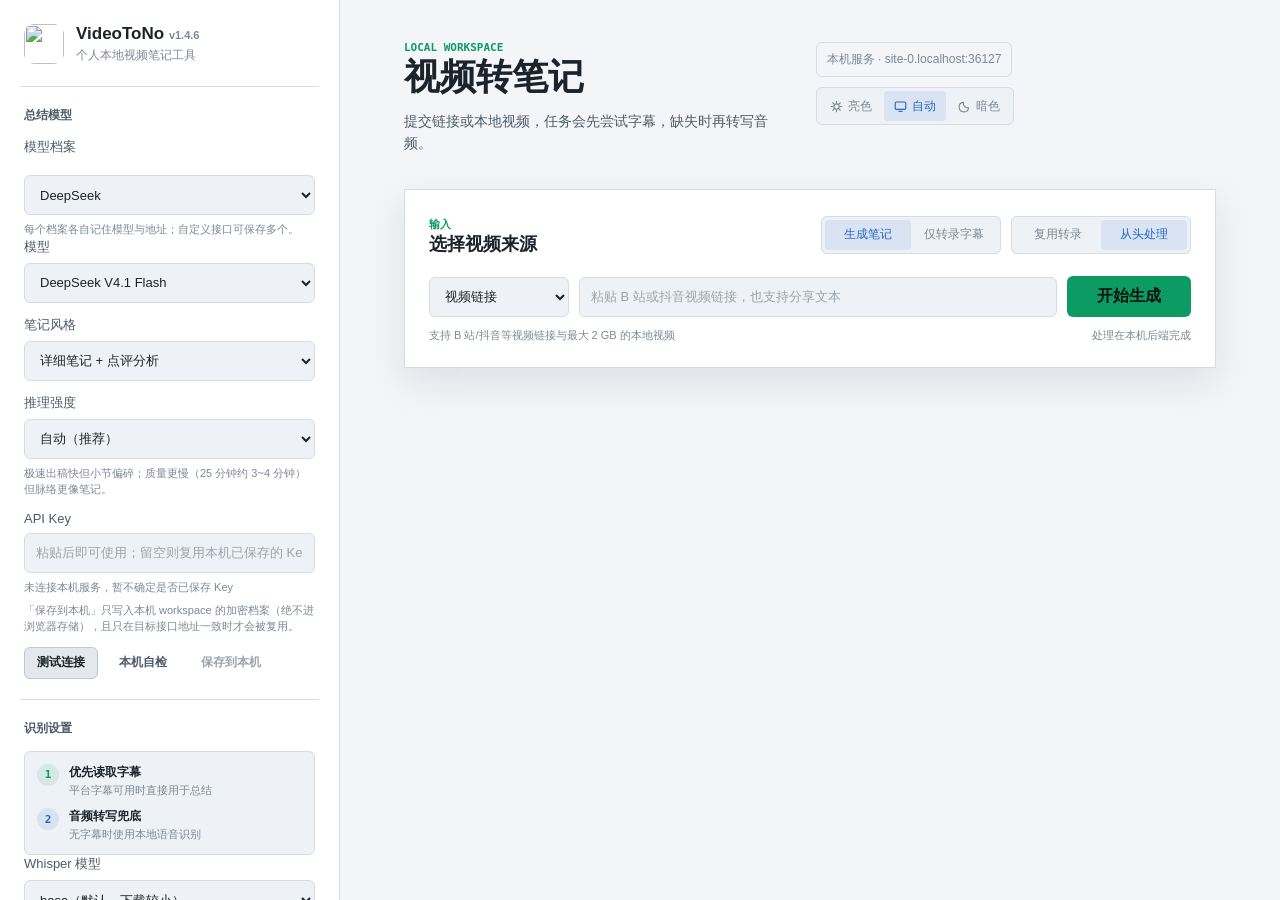
==== frontend/index.html @ bd8cda98 "feat(bili): 扫码成功即自动加密落本机，页面不再劝已存过的人重扫 群测那句"能不能让 B 站登录态保存久一点"，实情不是存不长——本机那份一直是 DPAPI 长期存的、任务也会自己兜住，缺的" ====
<!DOCTYPE html>
<html lang="zh-CN">
<head>
    <meta charset="UTF-8">
    <meta name="viewport" content="width=device-width, initial-scale=1.0">
    <!-- style-src 放开 inline style：KaTeX 产物的上下标/矩阵定位全靠 inline style 属性
         （模型内容仍被 DOMPurify 剥掉 style，放行的只有本机生成的 KaTeX 输出）。
         注意 hash 与 'unsafe-inline' 并存时后者会被忽略，必须整个替换。 -->
    <meta http-equiv="Content-Security-Policy" content="default-src 'self'; script-src 'self'; style-src 'self' 'unsafe-inline'; img-src 'self' data:; connect-src 'self'; object-src 'none'; base-uri 'none'; form-action 'self'">
    <title>VideoToNo - 本地视频笔记</title>
    <link rel="icon" href="/favicon.ico">
    <script src="theme-bootstrap.js"></script>
    <link rel="stylesheet" href="style.css">
    <link rel="stylesheet" href="vendor/katex/katex.min.css">
    <script src="vendor/marked-18.0.9.umd.js"></script>
    <script src="vendor/dompurify-3.4.13.min.js"></script>
    <script src="vendor/katex/katex.min.js"></script>
    <script src="vendor/html2canvas-1.4.1.min.js"></script>
</head>
<body>
<div class="app-shell">
    <aside class="sidebar" aria-label="处理配置">
        <div class="brand">
            <img class="brand-mark" src="/icon.png" alt="" aria-hidden="true" width="40" height="40">
            <div>
                <h1>VideoToNo <span id="appVersion" class="app-version">v1.4.6</span></h1>
                <p>个人本地视频笔记工具</p>
            </div>
        </div>

        <button id="mcpStatusChip" class="mcp-chip" type="button" hidden title="查看接入地址">
            <span class="mcp-chip-dot" aria-hidden="true"></span>
            <span>本机服务在跑 · 可让 AI 客户端直接用</span>
        </button>

        <section class="config-section" aria-labelledby="modelTitle">
            <h2 id="modelTitle">总结模型</h2>
            <div class="field">
                <span>模型档案</span>
                <span class="profile-row">
                    <select id="llmProfile"></select>
                    <button id="renameProfileBtn" class="button ghost compact-button" type="button" hidden>重命名</button>
                </span>
                <small>每个档案各自记住模型与地址；自定义接口可保存多个。</small>
            </div>
            <label class="field">
                <span>模型</span>
                <select id="llmModel"></select>
            </label>
            <label id="customModelNameField" class="field" hidden>
                <span>手动模型 ID</span>
                <input type="text" id="customModelName" placeholder="provider-model-id">
            </label>
            <label class="field" id="summaryStyleField">
                <span>笔记风格</span>
                <select id="summaryStyle">
                    <option value="detailed" selected>详细笔记 + 点评分析</option>
                    <option value="faithful">详细复原（仅视频内容）</option>
                    <option value="concise">精简摘要</option>
                </select>
            </label>
            <label class="field" id="reasoningEffortField">
                <span>推理强度</span>
                <select id="reasoningEffort">
                    <option value="auto" selected>自动（推荐）</option>
                    <option value="off">极速（关闭思考）</option>
                    <option value="high">质量（开启思考）</option>
                </select>
                <small>极速出稿快但小节偏碎；质量更慢（25 分钟约 3~4 分钟）但脉络更像笔记。</small>
            </label>
            <label class="field">
                <span>API Key</span>
                <input type="password" id="apiKey" autocomplete="off" placeholder="粘贴后即可使用；留空则复用本机已保存的 Key">
                <span id="keyState" class="key-chip" role="status" aria-live="polite"></span>
                <small>「保存到本机」只写入本机 workspace 的加密档案（绝不进浏览器存储），且只在目标接口地址一致时才会被复用。</small>
            </label>
            <div class="llm-test-row">
                <button id="llmTestBtn" class="button secondary" type="button">测试连接</button>
                <button id="diagBtn" class="button ghost compact-button" type="button">本机自检</button>
                <button id="saveKeyBtn" class="button ghost compact-button" type="button" disabled>保存到本机</button>
                <button id="clearKeyBtn" class="button ghost compact-button" type="button" hidden>清除已存 Key</button>
            </div>
            <span id="llmTestStatus" class="llm-test-status" role="status" aria-live="polite"></span>
            <div id="diagReport" class="diag-report" hidden></div>

            <div id="customApiConfig" class="custom-config" hidden>
                <label id="customBaseUrlField" class="field" hidden>
                    <span>API Base URL</span>
                    <input type="url" id="customBaseUrl" placeholder="https://api.example.com/v1">
                </label>
                <div class="profile-row">
                    <input type="text" id="customProfileLabel" placeholder="档案名称，如 公司代理" autocomplete="off">
                    <button id="customProfileAddBtn" class="button ghost compact-button" type="button">另存为新档案</button>
                </div>
                <div class="profile-actions">
                    <button id="customProfileDeleteBtn" class="button ghost compact-button" type="button">删除当前档案</button>
                </div>
            </div>
        </section>

        <section class="config-section" id="recognitionSection" aria-labelledby="recognitionTitle">
            <h2 id="recognitionTitle">识别设置</h2>
            <div class="pipeline-note">
                <span class="pipeline-index">1</span>
                <div><strong>优先读取字幕</strong><small>平台字幕可用时直接用于总结</small></div>
                <span class="pipeline-arrow" aria-hidden="true">→</span>
                <span class="pipeline-index fallback">2</span>
                <div><strong>音频转写兜底</strong><small>无字幕时使用本地语音识别</small></div>
            </div>
            <label class="field">
                <span>Whisper 模型</span>
                <select id="whisperModel">
                    <option value="tiny">tiny（最快）</option>
                    <option value="base" selected>base（默认，下载较小）</option>
                    <option value="small">small（中文更准确）</option>
                    <option value="medium">medium（不推荐 · 中文不如下面两档）</option>
                    <option value="large-v3">large-v3（不推荐 · 只有多语言视频才需要）</option>
                    <option value="turbo">turbo（不推荐 · 中文有退化，只适合多语言提速）</option>
                    <option value="belle-turbo-zh">belle-turbo-zh（中文推荐 · 精度最好）</option>
                    <option value="paraformer-zh">paraformer-zh（中文推荐 · 最快最准，只支持中文）</option>
                </select>
            </label>
            <div class="manual-model-row">
                <button id="manualModelBtn" class="button ghost compact-button" type="button">手动导入模型</button>
                <small>大模型下载慢或反复失败？点击【手动导入模型】按下载页保存文件并放入指定位置</small>
            </div>
            <label class="check-field">
                <input type="checkbox" id="useGpu">
                <span>启用 NVIDIA GPU 加速</span>
            </label>
            <label class="check-field" id="includeScreenshotsField">
                <input type="checkbox" id="includeScreenshots">
                <span>附带定时截图（会额外下载低清视频）</span>
            </label>
            <label class="field" id="screenshotIntervalField">
                <span>截图间隔（秒）</span>
                <input type="number" id="screenshotInterval" value="30" min="5" max="300" step="5">
            </label>
        </section>

        <details id="credentialsSection" class="config-section collapsible-section">
            <summary>B 站访问凭据（可选）</summary>
            <p class="section-note">仅在公开访问受限时填写。扫码导入的凭据会自动加密存进本机，下次打开直接能用；手填的那份只在这次页面里有效。</p>
            <div class="bili-login-row">
                <button id="biliLoginBtn" class="button secondary" type="button">扫码登录导入</button>
                <button id="biliLoginCancelBtn" class="button ghost" type="button" hidden>取消</button>
                <button id="biliClearSavedBtn" class="button ghost" type="button" hidden>清除本机凭据</button>
                <span id="biliLoginStatus" class="bili-login-status"></span>
            </div>
            <p class="section-note" id="biliSavedState" hidden></p>
            <label class="field">
                <span>SESSDATA</span>
                <input type="password" id="sessdata" autocomplete="off">
            </label>
            <label class="field">
                <span>bili_jct</span>
                <input type="password" id="biliJct" autocomplete="off">
            </label>
            <label class="field">
                <span>buvid3</span>
                <input type="password" id="buvid3" autocomplete="off">
            </label>
        </details>

        <details id="mcpSection" class="config-section mcp-section collapsible-section">
            <summary>让 agent 接入（MCP）</summary>
            <p class="section-note">本程序内置 MCP 服务器：在 Cherry Studio、Codex 这类客户端里填下面的地址，就能让你的 agent 直接把视频转成字幕稿或笔记。任务仍在这台机器上跑，请先让本程序开着。</p>
            <div class="mcp-row">
                <code id="mcpSseUrl">http://127.0.0.1:8000/mcp/sse</code>
                <button id="copyMcpUrlBtn" class="button ghost compact-button" type="button">复制地址</button>
            </div>
            <div class="mcp-row">
                <button id="copyMcpConfigBtn" class="button ghost compact-button" type="button">复制 JSON 配置</button>
                <small>Cherry Studio：设置 → MCP 服务器 → 添加 → 从 JSON 导入。</small>
            </div>
            <p class="mcp-note">可以跟 agent 说「先把这个视频转成带时间轴的文字稿」——它走 <code>transcribe_video</code> + <code>get_transcript</code>，<strong>本机不需要配 API Key</strong>，整理成什么样由客户端的模型决定；要一份现成成品笔记才用 <code>summarize_video</code>（需要 Key）。</p>
            <p class="mcp-note">只支持 stdio 的客户端可以跑 <code>python -m backend.mcp_server</code>，它会自动找 8000–8019 上已经开着的本服务。</p>
            <p class="mcp-note">服务只监听 <code>127.0.0.1</code>，局域网连不进来；Key 和 B 站凭据只留在本机（Windows 用系统 DPAPI 加密）。</p>
            <p id="mcpUnavailable" class="mcp-note" hidden>这台机器没装 <code>mcp</code> 依赖，上面的地址暂时连不通（网页端和任务本身不受影响）。装齐 <code>backend/requirements.txt</code> 里的依赖后重启即可。</p>
        </details>

        <div class="sidebar-actions">
            <button id="resetConfigBtn" class="button ghost" type="button">恢复默认</button>
            <p>模型选择、识别参数和主题改动即自动记住（仅本机浏览器）；API Key 不写入浏览器，只保留在当前页面内存中。</p>
        </div>
    </aside>

    <main class="workspace">
        <header class="workspace-header">
            <div>
                <p class="eyebrow">LOCAL WORKSPACE</p>
                <h2>视频转笔记</h2>
                <p>提交链接或本地视频，任务会先尝试字幕，缺失时再转写音频。</p>
            </div>
            <div class="header-actions">
                <span id="serviceState" class="service-state" title="本程序在自己电脑上开的一个地址，网页界面靠它跟程序说话。跟模型的 API Key 没有关系，这里不用填任何东西。">本机服务</span>
                <div id="themeControl" class="theme-control" role="group" aria-label="界面主题">
                    <button type="button" data-theme-option="light" aria-pressed="false" title="亮色主题">
                        <svg viewBox="0 0 16 16" width="13" height="13" fill="none" stroke="currentColor" stroke-width="1.4" stroke-linecap="round" aria-hidden="true"><circle cx="8" cy="8" r="3.2"/><path d="M8 1.5v2M8 12.5v2M1.5 8h2M12.5 8h2M3.4 3.4l1.4 1.4M11.2 11.2l1.4 1.4M12.6 3.4l-1.4 1.4M4.8 11.2l-1.4 1.4"/></svg>
                        <span>亮色</span>
                    </button>
                    <button type="button" data-theme-option="system" aria-pressed="false" title="跟随系统外观">
                        <svg viewBox="0 0 16 16" width="13" height="13" fill="none" stroke="currentColor" stroke-width="1.4" aria-hidden="true"><rect x="1.5" y="2.5" width="13" height="9" rx="1.5"/><path d="M5.5 14h5"/></svg>
                        <span>自动</span>
                    </button>
                    <button type="button" data-theme-option="dark" aria-pressed="false" title="暗色主题">
                        <svg viewBox="0 0 16 16" width="13" height="13" fill="none" stroke="currentColor" stroke-width="1.4" stroke-linecap="round" aria-hidden="true"><path d="M13 9.5A5.8 5.8 0 0 1 6.5 3a5.8 5.8 0 1 0 6.5 6.5Z"/></svg>
                        <span>暗色</span>
                    </button>
                </div>
            </div>
        </header>

        <section class="source-panel" aria-labelledby="sourceTitle">
            <div class="section-heading">
                <div>
                    <span class="section-kicker">输入</span>
                    <h3 id="sourceTitle">选择视频来源</h3>
                </div>
                <div class="heading-controls">
                    <fieldset class="mode-control">
                        <legend class="sr-only">输出类型</legend>
                        <label>
                            <input type="radio" name="outputMode" value="note" checked>
                            <span>生成笔记</span>
                        </label>
                        <label>
                            <input type="radio" name="outputMode" value="transcript">
                            <span>仅转录字幕</span>
                        </label>
                    </fieldset>
                    <fieldset class="mode-control">
                        <legend class="sr-only">处理方式</legend>
                        <label>
                            <input type="radio" name="processingMode" value="reuse">
                            <span>复用转录</span>
                        </label>
                        <label>
                            <input type="radio" name="processingMode" value="restart" checked>
                            <span>从头处理</span>
                        </label>
                    </fieldset>
                </div>
            </div>

            <div class="source-controls">
                <label class="field source-type-field">
                    <span class="sr-only">来源类型</span>
                    <select id="sourceType">
                        <option value="url">视频链接</option>
                        <option value="local">本地文件</option>
                        <option value="subtitle">字幕文件</option>
                    </select>
                </label>
                <label id="urlField" class="field source-input-field">
                    <span class="sr-only">视频链接</span>
                    <input type="url" id="videoUrl" placeholder="粘贴 B 站或抖音视频链接，也支持分享文本">
                </label>
                <label id="fileField" class="file-picker" hidden>
                    <input type="file" id="localFile" accept="video/*,audio/*">
                    <span id="filePickerLabel">选择媒体文件</span>
                </label>
                <button id="submitBtn" class="button primary submit-button" type="button">
                    <span class="button-spinner" aria-hidden="true"></span>
                    <span class="btn-text">开始生成</span>
                </button>
            </div>
            <div id="biliPagesPanel" class="bili-pages-panel" hidden>
                <div class="bili-pages-head">
                    <div class="bili-pages-titles">
                        <strong id="biliPagesSummary"></strong>
                        <small>默认不勾选，请勾出要转写的分 P（链接带 ?p=N 时已预勾那一个）</small>
                    </div>
                    <div class="bili-pages-actions">
                        <button id="biliPagesAllBtn" class="button ghost compact-button" type="button">全选</button>
                        <button id="biliPagesNoneBtn" class="button ghost compact-button" type="button">全不选</button>
                        <button id="biliPagesInvertBtn" class="button ghost compact-button" type="button">反选</button>
                    </div>
                </div>
                <div id="biliPagesList" class="bili-pages-list" role="group" aria-label="勾选要转写的分 P"></div>
            </div>
            <p id="outputModeHint" class="output-mode-hint" hidden></p>
            <div id="biliHint" class="hint-bar" hidden>
                <div class="hint-text">
                    <strong id="biliHintTitle">检测到 B 站链接</strong>
                    <span id="biliHintDesc">填写访问凭据可优先使用 AI 字幕，无需等待本地转写。</span>
                </div>
                <div class="hint-actions" id="biliHintActions">
                    <button id="biliHintScanBtn" class="button secondary" type="button">扫码登录导入</button>
                    <button id="biliHintManualBtn" class="button ghost" type="button">去填写</button>
                    <button id="douyinLoginBtn" class="button secondary" type="button" hidden>打开抖音浏览器</button>
                    <span id="douyinLoginStatus" class="bili-login-status"></span>
                    <button id="biliHintDismissBtn" class="hint-dismiss" type="button" title="忽略，本次会话不再提醒">✕</button>
                </div>
            </div>
            <div id="mcpHint" class="hint-bar info" hidden>
                <div class="hint-text">
                    <strong>想让 AI 客户端直接帮你转视频？</strong>
                    <span>左侧「让 agent 接入（MCP）」里就是本机地址，点一下即可复制，Cherry Studio / Codex 粘贴就能用。</span>
                </div>
                <div class="hint-actions">
                    <button id="mcpHintGoBtn" class="button ghost" type="button">看地址</button>
                    <button id="mcpHintDismissBtn" class="hint-dismiss" type="button" title="不再提醒">✕</button>
                </div>
            </div>
            <div class="source-meta">
                <span id="fileInfo">支持 B 站/抖音等视频链接与最大 2 GB 的本地视频</span>
                <span>处理在本机后端完成</span>
            </div>
        </section>

        <section id="recentTasksPanel" class="recent-panel" aria-labelledby="recentTasksTitle" hidden>
            <div class="section-heading recent-heading">
                <div>
                    <span class="section-kicker">历史</span>
                    <h3 id="recentTasksTitle">最近任务</h3>
                </div>
                <button id="refreshRecentTasksBtn" class="button ghost compact-button" type="button">刷新</button>
            </div>
            <div id="recentTaskList" class="recent-task-list"></div>
        </section>

        <section id="progressArea" class="task-panel" aria-labelledby="progressTitle" hidden>
            <div class="section-heading progress-heading">
                <div>
                    <span class="section-kicker">任务</span>
                    <h3 id="progressTitle">处理进度</h3>
                </div>
                <div class="progress-summary">
                    <button id="cancelTaskBtn" class="button cancel-button" type="button" hidden disabled>取消任务</button>
                    <span id="taskState" class="status-badge processing">准备中</span>
                    <span class="elapsed-label">用时 <strong id="elapsedTime">00:00</strong></span>
                    <strong id="progressPercent">0%</strong>
                </div>
            </div>

            <div class="progress-bar" role="progressbar" aria-label="处理进度" aria-valuemin="0" aria-valuemax="100" aria-valuenow="0">
                <div class="progress-fill" id="progressFill"></div>
            </div>
            <ol class="progress-steps">
                <li class="step" data-step="1"><span>1</span><em>读取信息</em></li>
                <li class="step" data-step="2"><span>2</span><em>查找字幕</em></li>
                <li class="step" data-step="3"><span>3</span><em>准备音频</em></li>
                <li class="step" data-step="4"><span>4</span><em>语音转写</em></li>
                <li class="step" data-step="5"><span>5</span><em>提取截图</em></li>
                <li class="step" data-step="6"><span>6</span><em>生成笔记</em></li>
            </ol>

            <div id="taskAdvisory" class="task-advisory" hidden></div>

            <div id="taskError" class="error-panel" role="alert" hidden>
                <strong>任务未完成</strong>
                <p id="taskErrorMessage"></p>
                <div class="error-actions">
                    <button id="retryBtn" class="button secondary" type="button">从断点继续</button>
                    <button id="restartBtn" class="button ghost" type="button">从头重跑</button>
                </div>
            </div>

            <div class="log-header">
                <span>运行记录</span>
                <span id="networkState">等待任务</span>
            </div>
            <div class="log-area" id="logArea" aria-live="polite">
                <div class="log-entry">等待任务开始</div>
            </div>
        </section>

        <section id="resultArea" class="result-panel" aria-labelledby="resultTitle" hidden>
            <div class="section-heading result-heading">
                <div>
                    <span class="section-kicker">输出</span>
                    <h3 id="resultTitle">视频笔记</h3>
                </div>
                <div class="result-actions">
                    <button id="regenerateBtn" class="button ghost" type="button" disabled>基于转录重新生成</button>
                    <button id="copyNoteBtn" class="button ghost" type="button" disabled>复制笔记</button>
                    <label class="sr-only" for="formatSelect">下载格式</label>
                    <select id="formatSelect">
                        <option value="markdown">Markdown 文件</option>
                        <option value="srt">字幕 (.srt)</option>
                        <option value="html">HTML</option>
                        <option value="json">JSON</option>
                        <option value="txt">纯文本</option>
                        <option value="png">PNG 图片</option>
                    </select>
                    <label class="sr-only" for="imageLayoutSelect">图片版式</label>
                    <select id="imageLayoutSelect" hidden>
                        <option value="long">长图</option>
                        <option value="portrait">3:4 分页</option>
                    </select>
                    <button id="downloadMdBtn" class="button secondary" type="button" disabled>
                        <span class="button-spinner" aria-hidden="true"></span>
                        <span class="btn-text">下载</span>
                    </button>
                </div>
            </div>
            <div id="outputNotice" class="output-notice" hidden>
                <span id="outputPathLabel">输出文件已保存在</span>
                <code id="outputPath"></code>
                <span id="taskDirNotice" hidden> · 任务目录 <code id="taskDirPath"></code></span>
            </div>
            <article id="markdownContent" class="markdown-body"></article>
        </section>
    </main>
</div>

<div id="updateModal" class="modal-backdrop" hidden>
    <div class="modal-card" role="dialog" aria-modal="true" aria-labelledby="updateTitle">
        <h3 id="updateTitle">发现新版本</h3>
        <p id="updateBody" class="update-body"></p>
        <div class="modal-actions">
            <button id="updateAcceptBtn" class="button" type="button">确定更新</button>
            <button id="updateIgnoreBtn" class="button ghost" type="button">忽略本次更新</button>
            <button id="updateCancelBtn" class="button ghost" type="button">取消</button>
        </div>
    </div>
</div>

<div id="toastRegion" class="toast-region" aria-live="polite" aria-atomic="true"></div>
<script src="script.js?v=20261017-2"></script>
</body>
</html>
---- frontend/style.css ----
:root {
    color-scheme: dark;
    --bg: #0b0e11;
    --surface: #12161b;
    --surface-raised: #181d23;
    --surface-soft: #20262d;
    --border: #2b333c;
    --border-strong: #3a4550;
    --text: #f2f5f7;
    --text-soft: #aab5bf;
    --text-muted: #75818d;
    --green: #45c890;
    --green-soft: rgba(69, 200, 144, 0.13);
    --blue: #66a8ff;
    --blue-soft: rgba(102, 168, 255, 0.13);
    --amber: #e7b75e;
    --amber-soft: rgba(231, 183, 94, 0.14);
    --red: #f07878;
    --red-soft: rgba(240, 120, 120, 0.12);
    --surface-deep: #0d1115;
    --code-bg: #20262d;
    --code-bg-deep: #090c0f;
    --code-text: #b9d7ff;
    --hover: #252d35;
    --placeholder: #68737e;
    --radius: 6px;
    --shadow: 0 16px 40px rgba(0, 0, 0, 0.24);
    font-family: Inter, "Segoe UI", "Microsoft YaHei", sans-serif;
}

html[data-theme="light"] {
    color-scheme: light;
    --bg: #f3f5f8;
    --surface: #ffffff;
    --surface-raised: #eef1f5;
    --surface-soft: #e4e8ee;
    --border: #d7dce3;
    --border-strong: #bfc7d1;
    --text: #1c232c;
    --text-soft: #4d5a68;
    --text-muted: #7c8896;
    --green: #0c9c63;
    --green-soft: rgba(12, 156, 99, 0.10);
    --blue: #2568c9;
    --blue-soft: rgba(37, 104, 201, 0.10);
    --amber: #a97c14;
    --amber-soft: rgba(169, 124, 20, 0.12);
    --red: #c93f3f;
    --red-soft: rgba(201, 63, 63, 0.08);
    --surface-deep: #fafbfd;
    --code-bg: #eef1f5;
    --code-bg-deep: #e7ebf0;
    --code-text: #24518f;
    --hover: #dde3ea;
    --placeholder: #9aa5b1;
    --shadow: 0 14px 36px rgba(28, 40, 56, 0.10);
}

html[data-theme="system"] {
    color-scheme: light dark;
}

@media (prefers-color-scheme: light) {
    html[data-theme="system"] {
        color-scheme: light;
        --bg: #f3f5f8;
        --surface: #ffffff;
        --surface-raised: #eef1f5;
        --surface-soft: #e4e8ee;
        --border: #d7dce3;
        --border-strong: #bfc7d1;
        --text: #1c232c;
        --text-soft: #4d5a68;
        --text-muted: #7c8896;
        --green: #0c9c63;
        --green-soft: rgba(12, 156, 99, 0.10);
        --blue: #2568c9;
        --blue-soft: rgba(37, 104, 201, 0.10);
        --amber: #a97c14;
        --amber-soft: rgba(169, 124, 20, 0.12);
        --red: #c93f3f;
        --red-soft: rgba(201, 63, 63, 0.08);
        --surface-deep: #fafbfd;
        --code-bg: #eef1f5;
        --code-bg-deep: #e7ebf0;
        --code-text: #24518f;
        --hover: #dde3ea;
        --placeholder: #9aa5b1;
        --shadow: 0 14px 36px rgba(28, 40, 56, 0.10);
    }
}

* { box-sizing: border-box; }

body {
    margin: 0;
    min-width: 320px;
    background: var(--bg);
    color: var(--text);
}

button, input, select { font: inherit; }
button, select { cursor: pointer; }
[hidden] { display: none !important; }

.app-shell {
    min-height: 100vh;
    display: grid;
    grid-template-columns: minmax(290px, 340px) minmax(0, 1fr);
}

.sidebar {
    position: sticky;
    top: 0;
    height: 100vh;
    overflow-y: auto;
    padding: 24px 20px;
    background: var(--surface);
    border-right: 1px solid var(--border);
}

.brand {
    display: flex;
    align-items: center;
    gap: 12px;
    padding: 0 4px 22px;
    border-bottom: 1px solid var(--border);
}

.brand-mark {
    width: 40px;
    height: 40px;
    display: block;
    flex: none;
    border-radius: 10px;
    object-fit: contain;
}

.brand h1, .brand p, .workspace-header h2, .workspace-header p, .section-heading h3,
.config-section h2, .section-note, .sidebar-actions p, .pipeline-note small, .error-panel p { margin: 0; }
.brand h1 { font-size: 17px; letter-spacing: 0; }
.app-version { color: var(--text-muted); font-size: 11px; font-weight: 600; }
.brand p { margin-top: 3px; color: var(--text-muted); font-size: 12px; }

/* 品牌区下方常驻的「服务在跑 + 可以接 agent」芯片：只做可发现性，点开才展开细节 */
.mcp-chip {
    display: flex;
    align-items: center;
    gap: 7px;
    margin-top: 12px;
    padding: 6px 10px;
    border: 1px solid var(--border);
    border-radius: 999px;
    background: var(--surface-raised);
    color: var(--text-muted);
    font-size: 11px;
    line-height: 1.4;
    text-align: left;
}
.mcp-chip:hover { border-color: var(--text-muted); color: var(--text); }
.mcp-chip-dot { width: 7px; height: 7px; flex: none; border-radius: 50%; background: var(--success, #3fb950); }

.config-section {
    padding: 20px 4px;
    border-bottom: 1px solid var(--border);
}

.config-section h2, .collapsible-section summary {
    margin-bottom: 14px;
    color: var(--text-soft);
    font-size: 12px;
    font-weight: 700;
    text-transform: uppercase;
    letter-spacing: 0;
}

.collapsible-section summary { list-style-position: outside; }
.collapsible-section[open] summary { margin-bottom: 8px; }
.section-note { margin-bottom: 14px; color: var(--text-muted); font-size: 12px; line-height: 1.5; }

.mcp-row { display: flex; align-items: center; flex-wrap: wrap; gap: 10px; margin-top: 9px; }
.mcp-row .compact-button { flex-shrink: 0; }
.mcp-row code { min-width: 0; overflow-wrap: anywhere; color: var(--green); font-size: 12px; }
.mcp-row small { color: var(--text-muted); font-size: 11px; line-height: 1.45; }
.mcp-note { margin-top: 11px; color: var(--text-muted); font-size: 11px; line-height: 1.6; overflow-wrap: anywhere; }
.mcp-note code { padding: 1px 4px; border-radius: 3px; background: var(--code-bg); color: var(--code-text); font-size: 11px; }

.llm-test-row { display: flex; align-items: center; gap: 8px; margin-top: 12px; }
.llm-test-row .button { min-height: 32px; padding: 5px 12px; font-size: 12px; }
.llm-test-status { min-width: 0; margin-top: 6px; color: var(--text-muted); font-size: 12px; overflow-wrap: anywhere; }
.llm-test-status.ok { color: var(--success, #3fb950); }
.llm-test-status.error { color: var(--danger, #f85149); }
.llm-test-status.testing { color: var(--text-muted); }

.bili-login-row { display: flex; align-items: center; gap: 8px; margin-bottom: 12px; }
.bili-login-row .button { min-height: 32px; padding: 5px 12px; font-size: 12px; }
.bili-login-status { min-width: 0; color: var(--text-muted); font-size: 12px; overflow-wrap: anywhere; }

.hint-bar {
    display: flex;
    align-items: center;
    justify-content: space-between;
    gap: 12px;
    margin-top: 12px;
    padding: 12px 14px;
    border: 1px solid rgba(231, 183, 94, 0.4);
    border-radius: var(--radius);
    background: var(--amber-soft);
}
/* 引导类提示（如 MCP 接入）不该用"要处理一下"的告警色 */
.hint-bar.info { border-color: var(--border); background: var(--surface-soft); }
.hint-text { display: grid; gap: 3px; }
.hint-text strong { font-size: 13px; }
.hint-text span { color: var(--text-muted); font-size: 12px; }
.hint-actions { display: flex; gap: 8px; flex: none; }
.hint-actions .button { min-height: 32px; padding: 5px 12px; font-size: 12px; }
.hint-dismiss {
    min-width: 28px;
    min-height: 28px;
    display: grid;
    place-items: center;
    border: 0;
    border-radius: var(--radius);
    background: transparent;
    color: var(--text-muted);
    font-size: 12px;
}
.hint-dismiss:hover { background: var(--surface-raised); color: var(--text); }
@media (max-width: 680px) {
    .hint-bar { flex-direction: column; align-items: stretch; }
    .hint-actions { justify-content: flex-end; }
}

.bili-pages-panel {
    display: grid;
    gap: 10px;
    margin-top: 12px;
    padding: 12px 14px;
    border: 1px solid var(--border);
    border-radius: var(--radius);
    background: var(--surface-soft);
}
.bili-pages-head {
    display: flex;
    align-items: center;
    justify-content: space-between;
    gap: 8px;
}
.bili-pages-titles { display: grid; gap: 3px; min-width: 0; }
.bili-pages-titles strong { font-size: 13px; }
.bili-pages-titles small { color: var(--text-muted); font-size: 12px; }
.bili-pages-actions { display: flex; gap: 6px; flex: none; }
.bili-pages-actions .compact-button { padding: 4px 9px; }
.bili-pages-list {
    display: flex;
    flex-direction: column;
    gap: 1px;
    max-height: 320px;
    overflow-y: auto;
    padding: 3px;
    border: 1px solid var(--border);
    border-radius: var(--radius);
    background: var(--surface-deep);
}
.bili-page-item {
    display: flex;
    align-items: center;
    gap: 9px;
    min-width: 0;
    padding: 6px 8px;
    border-radius: var(--radius);
    font-size: 12.5px;
    cursor: pointer;
}
.bili-page-item:hover { background: var(--hover); }
.bili-page-item.is-checked { background: var(--blue-soft); }
.bili-page-item input { flex: none; }
.bili-page-index {
    flex: none;
    min-width: 30px;
    color: var(--text-muted);
    font-variant-numeric: tabular-nums;
}
.bili-page-name {
    flex: 1 1 auto;
    min-width: 0;
    overflow: hidden;
    text-overflow: ellipsis;
    white-space: nowrap;
}
.bili-page-duration {
    flex: none;
    color: var(--text-muted);
    font-variant-numeric: tabular-nums;
}

.field {
    display: grid;
    gap: 7px;
    margin-top: 13px;
    color: var(--text-soft);
    font-size: 13px;
}

.field:first-of-type { margin-top: 0; }
.field small { color: var(--text-muted); font-size: 11px; line-height: 1.45; }

.manual-model-row {
    display: flex;
    align-items: center;
    gap: 10px;
    margin-top: 9px;
}

.manual-model-row small { color: var(--text-muted); font-size: 11px; line-height: 1.45; }
.manual-model-row .compact-button { flex-shrink: 0; }

input, select {
    width: 100%;
    min-height: 40px;
    padding: 9px 11px;
    border: 1px solid var(--border);
    border-radius: var(--radius);
    outline: none;
    background: var(--surface-raised);
    color: var(--text);
    letter-spacing: 0;
}

input::placeholder { color: var(--placeholder); }
input:focus, select:focus { border-color: var(--blue); box-shadow: 0 0 0 3px var(--blue-soft); }
input:disabled, select:disabled { opacity: 0.55; cursor: not-allowed; }

.custom-config {
    margin-top: 14px;
    padding: 1px 12px 14px;
    border-left: 2px solid var(--blue);
    background: var(--blue-soft);
}

.key-chip { color: var(--text-muted); font-size: 11px; line-height: 1.45; overflow-wrap: anywhere; }
.key-chip.ok { color: var(--green); }
.key-chip.warn { color: var(--amber); }
.key-chip.error { color: var(--red); }

.profile-row { display: flex; align-items: center; gap: 8px; margin-top: 12px; }
.profile-row input { min-width: 0; }
.profile-row select { min-width: 0; flex: 1; }
.profile-row .button,
.profile-actions .button { min-height: 32px; padding: 5px 12px; font-size: 12px; flex: none; }
.profile-actions { display: flex; gap: 8px; margin-top: 8px; }

.check-field {
    display: flex;
    align-items: center;
    gap: 9px;
    margin-top: 14px;
    color: var(--text-soft);
    font-size: 13px;
}

/* 通用 input 规则带 width:100% + min-height:40px，复选框必须整体复位，
   否则不在 .check-field 里的（分 P 面板由脚本创建）会被拉成整行高的巨型方块 */
input[type="checkbox"] {
    width: 16px;
    min-height: 16px;
    padding: 0;
    border: 0;
    accent-color: var(--green);
}

.field.is-muted {
    opacity: 0.55;
}

.pipeline-note {
    display: grid;
    grid-template-columns: 22px 1fr;
    gap: 10px;
    padding: 12px;
    border: 1px solid var(--border);
    border-radius: var(--radius);
    background: var(--surface-raised);
}
.pipeline-note > div { min-width: 0; }
.pipeline-note strong { display: block; font-size: 12px; }
.pipeline-note small { display: block; margin-top: 2px; color: var(--text-muted); font-size: 11px; line-height: 1.4; }
.pipeline-index {
    width: 22px;
    height: 22px;
    display: grid;
    place-items: center;
    border-radius: 50%;
    background: var(--green-soft);
    color: var(--green);
    font: 700 11px/1 ui-monospace, SFMono-Regular, Consolas, monospace;
}
.pipeline-index.fallback { background: var(--blue-soft); color: var(--blue); }
.pipeline-arrow { display: none; }

.sidebar-actions { display: flex; flex-wrap: wrap; gap: 8px; padding: 20px 4px 0; }
.sidebar-actions .button { flex: 1 1 auto; }
.sidebar-actions p { flex: 1 1 100%; color: var(--text-muted); font-size: 11px; line-height: 1.45; }

.button {
    min-height: 40px;
    padding: 9px 15px;
    display: inline-flex;
    align-items: center;
    justify-content: center;
    gap: 8px;
    border: 1px solid transparent;
    border-radius: var(--radius);
    font-weight: 650;
    letter-spacing: 0;
    transition: background-color 150ms ease, border-color 150ms ease, color 150ms ease;
}
.button.primary { background: var(--green); color: #07130e; }
.button.primary:hover:not(:disabled) { background: #62d8a5; }
.button.secondary { border-color: var(--border-strong); background: var(--surface-soft); color: var(--text); }
.button.secondary:hover:not(:disabled) { border-color: var(--text-muted); background: var(--hover); }
.button.ghost { background: transparent; color: var(--text-soft); }
.button.ghost:hover:not(:disabled) { background: var(--surface-soft); color: var(--text); }
.button:disabled { opacity: 0.55; cursor: not-allowed; }

.button-spinner {
    display: none;
    width: 15px;
    height: 15px;
    border: 2px solid currentColor;
    border-right-color: transparent;
    border-radius: 50%;
    animation: spin 700ms linear infinite;
}
.button.is-loading .button-spinner { display: block; }
@keyframes spin { to { transform: rotate(360deg); } }

.workspace { width: 100%; min-width: 0; max-width: 1180px; margin: 0 auto; padding: 42px clamp(24px, 5vw, 68px) 80px; }

.workspace-header {
    display: flex;
    align-items: flex-start;
    justify-content: space-between;
    gap: 24px;
    margin-bottom: 34px;
}
.workspace-header h2 { font-size: clamp(26px, 3vw, 36px); font-weight: 720; letter-spacing: 0; }
.workspace-header p:not(.eyebrow) { max-width: 620px; margin-top: 8px; color: var(--text-soft); font-size: 14px; line-height: 1.6; }
.eyebrow, .section-kicker { margin: 0 0 8px; color: var(--green); font: 700 11px/1 ui-monospace, SFMono-Regular, Consolas, monospace; letter-spacing: 0; }
.service-state { flex: none; padding: 8px 10px; border: 1px solid var(--border); border-radius: var(--radius); color: var(--text-muted); font-size: 12px; }

.source-panel, .recent-panel, .task-panel, .result-panel {
    padding: 24px;
    border: 1px solid var(--border);
    background: var(--surface);
    box-shadow: var(--shadow);
}
.recent-panel, .task-panel, .result-panel { margin-top: 18px; }
.section-heading { display: flex; align-items: center; justify-content: space-between; gap: 20px; margin-bottom: 20px; }
.section-heading h3 { font-size: 18px; letter-spacing: 0; }

.mode-control {
    display: inline-grid;
    grid-template-columns: 1fr 1fr;
    flex: none;
    margin: 0;
    padding: 3px;
    border: 1px solid var(--border);
    border-radius: var(--radius);
    background: var(--surface-raised);
}
.mode-control label { position: relative; min-width: 86px; cursor: pointer; }
.mode-control input { position: absolute; opacity: 0; pointer-events: none; }
.mode-control span { min-height: 30px; display: grid; place-items: center; padding: 5px 9px; border-radius: 4px; color: var(--text-muted); font-size: 12px; }
.mode-control input:checked + span { background: var(--blue-soft); color: var(--blue); }
.mode-control input:focus-visible + span { outline: 2px solid var(--blue); outline-offset: 1px; }
.heading-controls { display: flex; align-items: center; flex-wrap: wrap; gap: 10px; flex: none; }

.header-actions { display: flex; flex-wrap: wrap; align-items: center; gap: 10px; }
.theme-control {
    display: inline-flex;
    gap: 2px;
    padding: 3px;
    border: 1px solid var(--border);
    border-radius: var(--radius);
    background: var(--surface-raised);
}
.theme-control button {
    min-height: 30px;
    padding: 5px 10px;
    display: inline-flex;
    align-items: center;
    gap: 5px;
    border: 0;
    border-radius: 4px;
    background: transparent;
    color: var(--text-muted);
    font-size: 12px;
}
.theme-control button:hover { color: var(--text); }
.theme-control button.active { background: var(--blue-soft); color: var(--blue); }
.theme-control button:focus-visible { outline: 2px solid var(--blue); outline-offset: 1px; }

.source-controls { display: grid; grid-template-columns: 140px minmax(200px, 1fr) auto; gap: 10px; align-items: end; }
.source-controls .field { margin: 0; }
.file-picker {
    min-height: 40px;
    display: flex;
    align-items: center;
    padding: 8px 12px;
    border: 1px dashed var(--border-strong);
    border-radius: var(--radius);
    background: var(--surface-raised);
    color: var(--text-soft);
    overflow: hidden;
}
.file-picker input { width: 100%; min-height: auto; padding: 0; border: 0; background: transparent; color: var(--text-soft); }
.file-picker > span { display: none; }
.submit-button { min-width: 124px; }
.source-meta { display: flex; justify-content: space-between; gap: 16px; margin-top: 11px; color: var(--text-muted); font-size: 11px; }
.output-mode-hint { margin: 11px 0 0; color: var(--text-muted); font-size: 12px; line-height: 1.6; }

.recent-heading { margin-bottom: 12px; }
.compact-button { min-height: 32px; padding: 5px 10px; font-size: 12px; }
.recent-task-list {
    max-height: min(360px, 45vh);
    overflow-y: auto;
    overscroll-behavior: contain;
    scrollbar-gutter: stable;
    border-top: 1px solid var(--border);
}
.recent-task-row { display: grid; grid-template-columns: minmax(0, 1fr) auto; border-bottom: 1px solid var(--border); }
.recent-task-item {
    width: 100%;
    min-height: 54px;
    padding: 10px 2px;
    display: grid;
    grid-template-columns: minmax(0, 1fr) auto;
    align-items: center;
    gap: 16px;
    border: 0;
    background: transparent;
    color: var(--text);
    text-align: left;
}
.recent-task-delete { width: 38px; min-height: 38px; align-self: center; display: grid; place-items: center; border: 0; background: transparent; color: var(--text-muted); }
.recent-task-delete:hover { color: var(--red); background: var(--red-soft); }
.recent-task-delete:focus-visible { outline: 2px solid var(--red); outline-offset: -2px; }
.recent-task-delete svg { width: 16px; height: 16px; fill: none; stroke: currentColor; stroke-linecap: round; stroke-linejoin: round; stroke-width: 1.8; }
.recent-task-item:hover { background: var(--surface-raised); }
.recent-task-item:focus-visible { outline: 2px solid var(--blue); outline-offset: 1px; }
.recent-task-text { min-width: 0; display: grid; gap: 4px; }
.recent-task-text strong { overflow: hidden; font-size: 13px; text-overflow: ellipsis; white-space: nowrap; }
.recent-task-kind { display: inline-block; margin-right: 6px; padding: 1px 5px; border: 1px solid var(--border); border-radius: 4px; background: var(--surface-raised); color: var(--text-muted); font-size: 10px; font-weight: 700; }
.recent-task-text span { color: var(--text-muted); font-size: 11px; }
.recent-task-status { min-width: 54px; font-size: 11px; font-style: normal; text-align: right; }
.recent-task-status.completed { color: var(--green); }
.recent-task-status.processing, .recent-task-status.queued, .recent-task-status.cancelling { color: var(--blue); }
.recent-task-status.failed { color: var(--red); }
.recent-task-status.cancelled { color: var(--text-muted); }
.recent-task-status.uploaded, .recent-task-status.pending { color: var(--text-muted); }

.progress-summary { display: flex; align-items: center; justify-content: flex-end; flex-wrap: wrap; gap: 10px; }
.progress-summary strong { min-width: 42px; text-align: right; font: 700 14px/1 ui-monospace, SFMono-Regular, Consolas, monospace; }
.elapsed-label { color: var(--text-muted); font-size: 11px; white-space: nowrap; }
.elapsed-label strong { display: inline; min-width: 0; margin-left: 3px; color: var(--text-soft); }
.status-badge { padding: 6px 9px; border-radius: var(--radius); font-size: 11px; font-weight: 700; }
.status-badge.processing { background: var(--blue-soft); color: var(--blue); }
.status-badge.completed { background: var(--green-soft); color: var(--green); }
.status-badge.failed { background: var(--red-soft); color: var(--red); }
.status-badge.cancelled { background: var(--surface-soft); color: var(--text-muted); }
.cancel-button { min-height: 30px; padding: 5px 9px; border-color: rgba(240, 120, 120, 0.42); color: var(--red); background: var(--red-soft); font-size: 11px; }
.cancel-button:hover:not(:disabled) { border-color: var(--red); }

.progress-bar { height: 7px; overflow: hidden; border-radius: 4px; background: var(--surface-soft); }
.progress-fill { width: 0; height: 100%; border-radius: inherit; background: var(--green); transition: width 250ms ease; }
.llm-active .progress-fill { background: repeating-linear-gradient(110deg, var(--green) 0 18px, var(--blue) 18px 28px); background-size: 180% 100%; animation: progress-working 1.8s linear infinite; }
.progress-steps { display: grid; grid-template-columns: repeat(6, minmax(0, 1fr)); gap: 8px; margin: 18px 0 24px; padding: 0; list-style: none; }
.step { min-width: 0; display: flex; align-items: center; justify-content: center; gap: 7px; color: var(--text-muted); font-size: 11px; }
.step span { width: 22px; height: 22px; display: grid; place-items: center; flex: none; border: 1px solid var(--border-strong); border-radius: 50%; font: 700 10px/1 ui-monospace, SFMono-Regular, Consolas, monospace; }
.step em { min-width: 0; overflow: hidden; font-style: normal; text-overflow: ellipsis; white-space: nowrap; }
.step.active { color: var(--blue); }
.step.active span { border-color: var(--blue); background: var(--blue-soft); }
.step.completed { color: var(--green); }
.step.completed span { border-color: var(--green); background: var(--green-soft); }
/* 仅转录任务没有第 5、6 步（截图、生成笔记），进度条收掉这两格并改成 4 列 */
.task-panel.transcript-mode .progress-steps { grid-template-columns: repeat(4, minmax(0, 1fr)); }
.task-panel.transcript-mode .progress-steps .step[data-step="5"],
.task-panel.transcript-mode .progress-steps .step[data-step="6"] { display: none; }
.task-advisory { margin: -8px 0 20px; padding: 10px 12px; border-left: 3px solid var(--amber); background: var(--amber-soft); color: var(--text-soft); font-size: 12px; line-height: 1.6; }

.error-panel { margin-bottom: 18px; padding: 14px; border: 1px solid rgba(240, 120, 120, 0.35); border-radius: var(--radius); background: var(--red-soft); }
.error-panel strong { color: var(--red); font-size: 13px; }
.error-panel p { margin: 5px 0 12px; color: var(--text-soft); font-size: 12px; line-height: 1.5; }
.error-actions { display: flex; gap: 8px; }

.log-header { display: flex; justify-content: space-between; margin-bottom: 8px; color: var(--text-muted); font-size: 11px; }
.network-warning { color: var(--amber); }
.log-area { height: 180px; overflow-y: auto; padding: 12px; border: 1px solid var(--border); border-radius: var(--radius); background: var(--surface-deep); font: 12px/1.65 ui-monospace, SFMono-Regular, Consolas, monospace; }
.log-entry { padding: 3px 0; color: var(--text-soft); overflow-wrap: anywhere; }
.log-entry.success { color: var(--green); }
.log-entry.warning { color: var(--amber); }
.log-entry.error { color: var(--red); }

.result-panel, .result-heading, .result-actions { min-width: 0; }
.result-heading { align-items: flex-end; }
.result-actions { display: flex; flex-wrap: wrap; justify-content: flex-end; gap: 8px; }
.result-actions select { width: auto; min-width: 170px; }
.output-notice { display: flex; align-items: baseline; flex-wrap: wrap; gap: 8px; margin: -4px 0 14px; color: var(--text-muted); font-size: 12px; }
.output-notice code { min-width: 0; overflow-wrap: anywhere; color: var(--green); }
.markdown-body { min-width: 0; max-width: 100%; padding: clamp(18px, 3vw, 34px); overflow-x: auto; border: 1px solid var(--border); background: var(--surface-deep); color: var(--text-soft); font-size: 14px; line-height: 1.75; }
.markdown-body > :first-child { margin-top: 0; }
.markdown-body > :last-child { margin-bottom: 0; }
.markdown-body h1, .markdown-body h2, .markdown-body h3 { color: var(--text); letter-spacing: 0; }
.markdown-body h1 { padding-bottom: 12px; border-bottom: 1px solid var(--border); font-size: 25px; }
.markdown-body h2 { margin-top: 30px; font-size: 19px; }
.markdown-body h3 { margin-top: 24px; font-size: 16px; }
.markdown-body a { color: var(--blue); }
.markdown-body img { max-width: 100%; height: auto; border: 1px solid var(--border); }
.markdown-body blockquote { margin-left: 0; padding-left: 15px; border-left: 3px solid var(--green); color: var(--text-muted); }
.markdown-body code { padding: 2px 5px; border-radius: 3px; background: var(--code-bg); color: var(--code-text); }
.markdown-body pre { padding: 14px; overflow-x: auto; border: 1px solid var(--border); background: var(--code-bg-deep); }
.markdown-body pre code { padding: 0; background: none; }
.markdown-body table { width: 100%; border-collapse: collapse; }
.markdown-body th, .markdown-body td { padding: 9px 10px; border: 1px solid var(--border); text-align: left; }
.markdown-body th { color: var(--text); background: var(--surface-raised); }

/* 字幕稿：transcript.md 一行一段且没有空行，交给 marked 会被并成一大段，所以前端按行渲染 */
.transcript-line { display: grid; grid-template-columns: 116px minmax(0, 1fr); gap: 12px; padding: 3px 0; }
.transcript-line time { color: var(--blue); font: 600 12px/1.75 ui-monospace, SFMono-Regular, Consolas, monospace; white-space: nowrap; }
.transcript-heading { margin: 18px 0 6px; color: var(--text); font-size: 15px; font-weight: 700; }
.transcript-heading:first-child { margin-top: 0; }
.transcript-plain { padding: 3px 0; }

.clipboard-fallback { position: fixed; left: -10000px; top: 0; }
.image-export-stage { position: fixed; left: -100000px; top: 0; z-index: -1; width: 900px; background: #ffffff; }
.image-export-sheet { box-sizing: border-box; width: 900px; padding: 64px 72px; background: #ffffff; color: #22262b; font: 16px/1.75 "Microsoft YaHei", "PingFang SC", Arial, sans-serif; overflow-wrap: anywhere; }
.image-export-sheet h1, .image-export-sheet h2, .image-export-sheet h3 { color: #111827; letter-spacing: 0; }
.image-export-sheet h1 { padding-bottom: 14px; border-bottom: 1px solid #d8dee8; font-size: 30px; }
.image-export-sheet h2 { margin-top: 34px; font-size: 23px; }
.image-export-sheet h3 { margin-top: 26px; font-size: 19px; }
.image-export-sheet a { color: #1769aa; }
.image-export-sheet img { max-width: 100%; height: auto; border: 1px solid #d8dee8; }
.image-export-sheet blockquote { margin-left: 0; padding-left: 16px; border-left: 3px solid #29966d; color: #4b5563; }
.image-export-sheet code { padding: 2px 5px; background: #eef2f6; color: #8b2942; }
.image-export-sheet pre { padding: 16px; overflow: hidden; border: 1px solid #d8dee8; background: #f5f7fa; white-space: pre-wrap; }
.image-export-sheet pre code { padding: 0; background: none; }
.image-export-sheet table { width: 100%; border-collapse: collapse; }
.image-export-sheet th, .image-export-sheet td { padding: 9px 10px; border: 1px solid #d8dee8; text-align: left; }
.image-export-sheet th { background: #eef2f6; }

.toast-region { position: fixed; right: 20px; bottom: 20px; z-index: 1000; display: grid; gap: 8px; pointer-events: none; }
.toast { max-width: min(380px, calc(100vw - 40px)); padding: 11px 14px; border: 1px solid var(--border-strong); border-radius: var(--radius); background: var(--surface-raised); box-shadow: var(--shadow); color: var(--text); font-size: 13px; animation: toast-in 180ms ease-out; }
.toast.success { border-color: rgba(69, 200, 144, 0.55); }
.toast.error { border-color: rgba(240, 120, 120, 0.65); }
.toast.info { border-color: rgba(102, 168, 255, 0.55); }
@keyframes toast-in { from { opacity: 0; transform: translateY(8px); } }
@keyframes progress-working { to { background-position: -180% 0; } }

.sr-only { position: absolute !important; width: 1px !important; height: 1px !important; padding: 0 !important; margin: -1px !important; overflow: hidden !important; clip: rect(0, 0, 0, 0) !important; white-space: nowrap !important; border: 0 !important; }

.script-failure-banner {
    position: fixed;
    top: 0;
    left: 0;
    right: 0;
    z-index: 2000;
    padding: 10px 16px;
    background: #c62828;
    color: #fff;
    font-size: 13px;
    line-height: 1.5;
    text-align: center;
    box-shadow: 0 2px 8px rgba(0, 0, 0, 0.25);
}

@media (max-width: 900px) {
    .app-shell { grid-template-columns: 1fr; }
    .sidebar { position: static; height: auto; }
    .workspace { padding-top: 28px; }
}

@media (max-width: 680px) {
    .workspace { padding: 24px 14px 48px; }
    .workspace-header { flex-direction: column; }
    .source-panel, .recent-panel, .task-panel, .result-panel { padding: 17px; }
    .source-panel > .section-heading { align-items: flex-start; flex-direction: column; }
    .heading-controls { width: 100%; }
    .heading-controls .mode-control { flex: 1 1 0; width: auto; min-width: 0; }
    .mode-control { width: 100%; }
    .mode-control label { min-width: 0; }
    .source-controls { grid-template-columns: 1fr; }
    .submit-button { width: 100%; }
    .source-meta { flex-direction: column; gap: 5px; }
    .progress-steps { grid-template-columns: repeat(2, minmax(0, 1fr)); }
    .task-panel.transcript-mode .progress-steps { grid-template-columns: repeat(2, minmax(0, 1fr)); }
    .transcript-line { grid-template-columns: 92px minmax(0, 1fr); gap: 8px; }
    .result-heading { align-items: flex-start; flex-direction: column; }
    .result-actions { width: 100%; display: grid; grid-template-columns: repeat(2, minmax(0, 1fr)); }
    .result-actions #regenerateBtn { width: 100%; grid-column: 1 / -1; }
    .result-actions #copyNoteBtn, .result-actions #downloadMdBtn { width: 100%; }
    .result-actions #imageLayoutSelect, .result-actions #downloadMdBtn { grid-column: 1 / -1; }
    .result-actions select { width: 100%; min-width: 0; }
}

@media (prefers-reduced-motion: reduce) {
    *, *::before, *::after { scroll-behavior: auto !important; animation-duration: 0.01ms !important; transition-duration: 0.01ms !important; }
}
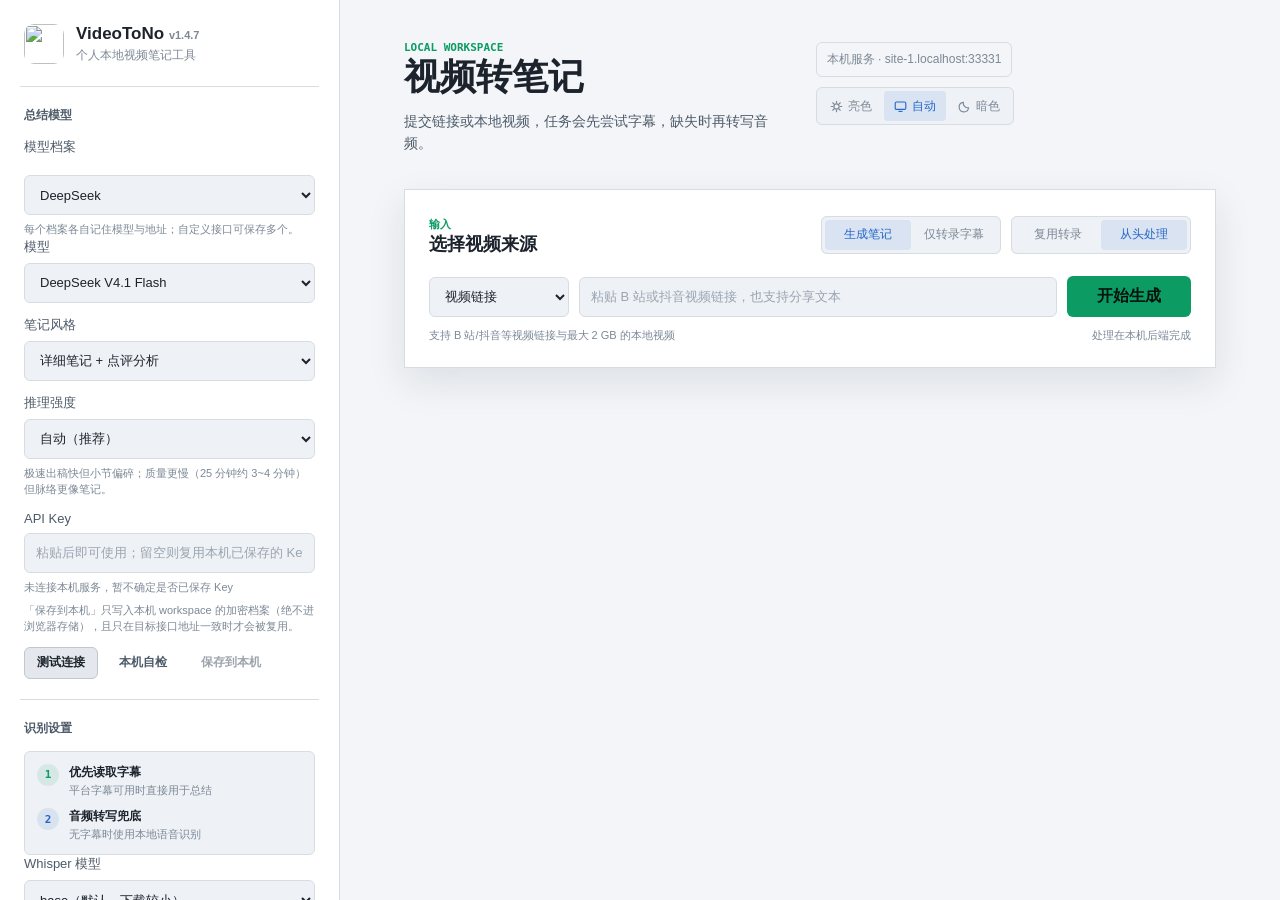
==== commit f9e608e2: "feat(asr,export): 未缓存模型可手动导入或带进度自动下载 提交前若所选模型不是 cached，弹窗给两条路：手动导入（打开目录、文件清单、 下载页）或自动下载（后台任务 + 轮询显示当" ====
--- a/frontend/index.html
+++ b/frontend/index.html
@@ -23,7 +23,7 @@
         <div class="brand">
             <img class="brand-mark" src="/icon.png" alt="" aria-hidden="true" width="40" height="40">
             <div>
-                <h1>VideoToNo <span id="appVersion" class="app-version">v1.4.6</span></h1>
+                <h1>VideoToNo <span id="appVersion" class="app-version">v1.4.7</span></h1>
                 <p>个人本地视频笔记工具</p>
             </div>
         </div>
@@ -378,6 +378,7 @@
                     <label class="sr-only" for="formatSelect">下载格式</label>
                     <select id="formatSelect">
                         <option value="markdown">Markdown 文件</option>
+                        <option value="docx">Word 文档 (.docx)</option>
                         <option value="srt">字幕 (.srt)</option>
                         <option value="html">HTML</option>
                         <option value="json">JSON</option>
@@ -417,7 +418,28 @@
     </div>
 </div>
 
+<div id="modelDownloadModal" class="modal-backdrop" hidden>
+    <div class="modal-card model-download-card" role="dialog" aria-modal="true" aria-labelledby="modelDownloadTitle">
+        <h3 id="modelDownloadTitle">转写模型尚未下载</h3>
+        <p id="modelDownloadIntro" class="update-body"></p>
+        <div id="modelDownloadSteps" class="model-download-steps" hidden></div>
+        <div id="modelDownloadProgressWrap" class="model-download-progress" hidden>
+            <div class="download-progress-track">
+                <div id="modelDownloadBar" class="download-progress-bar"></div>
+            </div>
+            <p id="modelDownloadProgressText" class="model-download-progress-text"></p>
+        </div>
+        <p id="modelDownloadError" class="model-download-error" hidden></p>
+        <div class="modal-actions">
+            <button id="modelManualBtn" class="button ghost" type="button">手动导入（推荐）</button>
+            <button id="modelManualResumeBtn" class="button" type="button" hidden>已放好，继续生成</button>
+            <button id="modelAutoBtn" class="button" type="button">自动下载并继续</button>
+            <button id="modelCancelBtn" class="button ghost" type="button">取消</button>
+        </div>
+    </div>
+</div>
+
 <div id="toastRegion" class="toast-region" aria-live="polite" aria-atomic="true"></div>
-<script src="script.js?v=20261017-2"></script>
+<script src="script.js?v=20261025-1"></script>
 </body>
 </html>
--- a/frontend/style.css
+++ b/frontend/style.css
@@ -706,3 +706,112 @@
 @media (prefers-reduced-motion: reduce) {
     *, *::before, *::after { scroll-behavior: auto !important; animation-duration: 0.01ms !important; transition-duration: 0.01ms !important; }
 }
+
+/* 本机自检报告（/api/diagnostics 的渲染出口）：等宽观感、可滚动、带复制按钮 */
+.diag-report {
+    display: block;
+    margin-top: 8px;
+    padding: 10px 12px;
+    border: 1px solid var(--border);
+    border-radius: 8px;
+    background: color-mix(in srgb, var(--border) 14%, transparent);
+    font-size: 12.5px;
+    line-height: 1.75;
+    white-space: pre-wrap;
+    word-break: break-all;
+    max-height: 340px;
+    overflow: auto;
+}
+
+/* 更新提示弹窗：确定更新 / 忽略本次更新 / 取消 */
+.modal-backdrop {
+    position: fixed;
+    inset: 0;
+    z-index: 1100;
+    display: flex;
+    align-items: center;
+    justify-content: center;
+    padding: 16px;
+    background: rgba(0, 0, 0, 0.45);
+}
+.modal-card {
+    width: min(540px, 100%);
+    max-height: 80vh;
+    overflow: auto;
+    background: var(--surface-raised);
+    border: 1px solid var(--border-strong);
+    border-radius: 10px;
+    padding: 18px 20px;
+    box-shadow: var(--shadow);
+}
+.update-body {
+    white-space: pre-wrap;
+    word-break: break-word;
+    line-height: 1.8;
+    color: var(--text-soft);
+}
+.modal-actions {
+    display: flex;
+    gap: 8px;
+    justify-content: flex-end;
+    flex-wrap: wrap;
+    margin-top: 14px;
+}
+
+/* 转写模型下载弹窗：手动导入清单 + 自动下载进度 */
+.model-download-card {
+    width: min(620px, 100%);
+}
+.model-download-steps {
+    margin: 10px 0 2px;
+    padding: 10px 12px;
+    border: 1px solid var(--border);
+    border-radius: 8px;
+    background: var(--surface-sunken, rgba(127, 127, 127, 0.08));
+    font-size: 0.86rem;
+    line-height: 1.75;
+    white-space: pre-wrap;
+    word-break: break-all;
+    max-height: 240px;
+    overflow: auto;
+}
+.model-download-progress {
+    margin-top: 12px;
+}
+.download-progress-track {
+    height: 8px;
+    border-radius: 999px;
+    background: var(--border);
+    overflow: hidden;
+}
+.download-progress-bar {
+    width: 0;
+    height: 100%;
+    border-radius: inherit;
+    background: var(--accent, #3b82f6);
+    transition: width 0.25s ease;
+}
+.download-progress-bar.is-indeterminate {
+    width: 35% !important;
+    animation: download-indeterminate 1.2s ease-in-out infinite;
+}
+@keyframes download-indeterminate {
+    0% { transform: translateX(-110%); }
+    100% { transform: translateX(320%); }
+}
+.model-download-progress-text {
+    margin: 8px 0 0;
+    font-size: 0.84rem;
+    color: var(--text-soft);
+    word-break: break-all;
+}
+.model-download-error {
+    margin: 10px 0 0;
+    padding: 8px 10px;
+    border-radius: 6px;
+    background: rgba(220, 38, 38, 0.1);
+    color: #b91c1c;
+    font-size: 0.86rem;
+    line-height: 1.6;
+    white-space: pre-wrap;
+}
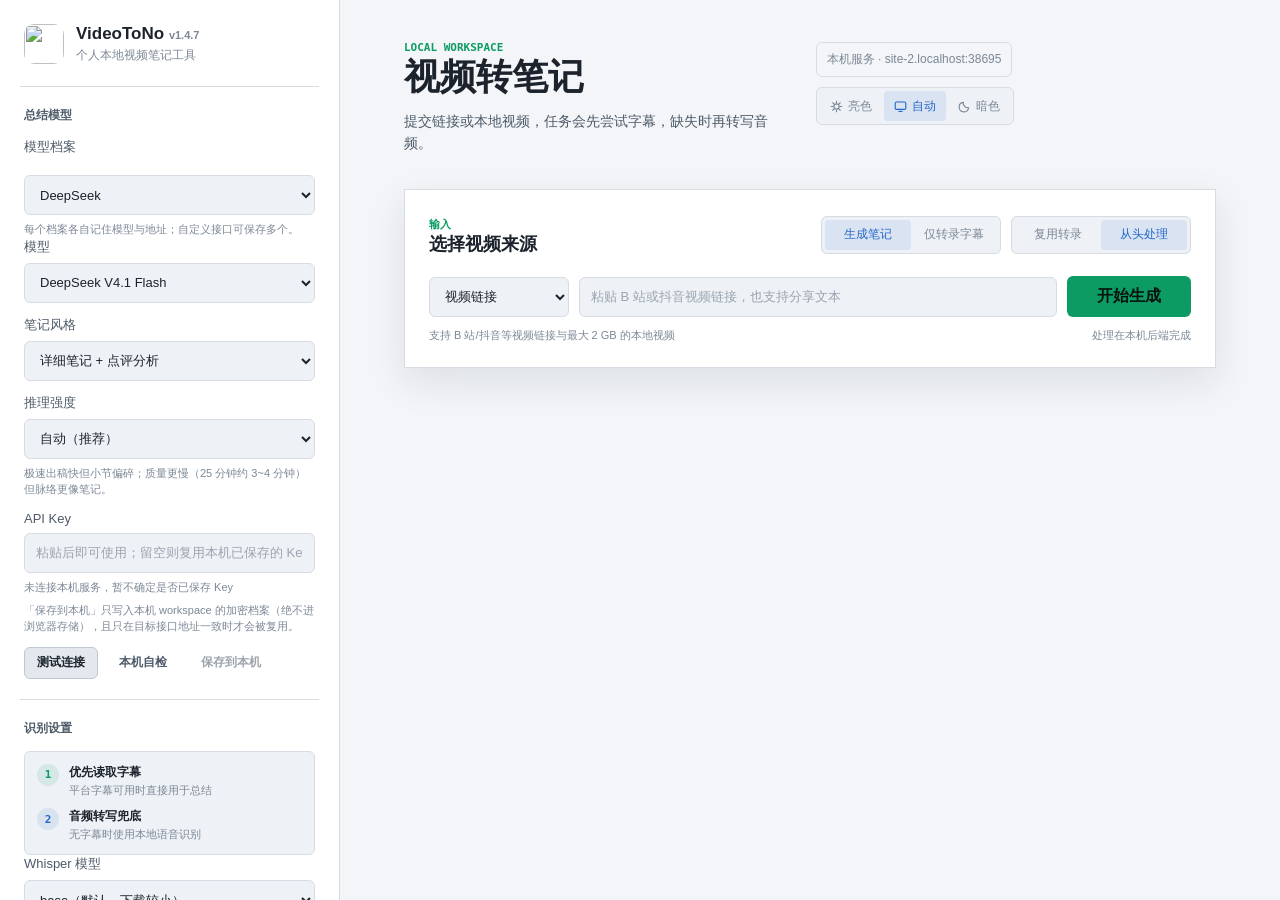
==== commit 95d05126: "fix(bili-login): 支持强制重新扫码并识别失效的旧登录 用户点「扫码登录导入」时会从 _bili_profile 自动恢复旧账号；旧 cookie 失效后 仍被判成“已恢复”，任务只能报" ====
--- a/frontend/index.html
+++ b/frontend/index.html
@@ -143,6 +143,7 @@
             <p class="section-note">仅在公开访问受限时填写。扫码导入的凭据会自动加密存进本机，下次打开直接能用；手填的那份只在这次页面里有效。</p>
             <div class="bili-login-row">
                 <button id="biliLoginBtn" class="button secondary" type="button">扫码登录导入</button>
+                <button id="biliRescanBtn" class="button ghost" type="button" title="清除浏览器里的旧登录态，重新打开扫码窗口">重新扫码（换账号）</button>
                 <button id="biliLoginCancelBtn" class="button ghost" type="button" hidden>取消</button>
                 <button id="biliClearSavedBtn" class="button ghost" type="button" hidden>清除本机凭据</button>
                 <span id="biliLoginStatus" class="bili-login-status"></span>
@@ -440,6 +441,6 @@
 </div>
 
 <div id="toastRegion" class="toast-region" aria-live="polite" aria-atomic="true"></div>
-<script src="script.js?v=20261025-1"></script>
+<script src="script.js?v=20261025-2"></script>
 </body>
 </html>
--- a/frontend/style.css
+++ b/frontend/style.css
@@ -192,7 +192,7 @@
 .llm-test-status.error { color: var(--danger, #f85149); }
 .llm-test-status.testing { color: var(--text-muted); }
 
-.bili-login-row { display: flex; align-items: center; gap: 8px; margin-bottom: 12px; }
+.bili-login-row { display: flex; align-items: center; gap: 8px; margin-bottom: 12px; flex-wrap: wrap; }
 .bili-login-row .button { min-height: 32px; padding: 5px 12px; font-size: 12px; }
 .bili-login-status { min-width: 0; color: var(--text-muted); font-size: 12px; overflow-wrap: anywhere; }
 
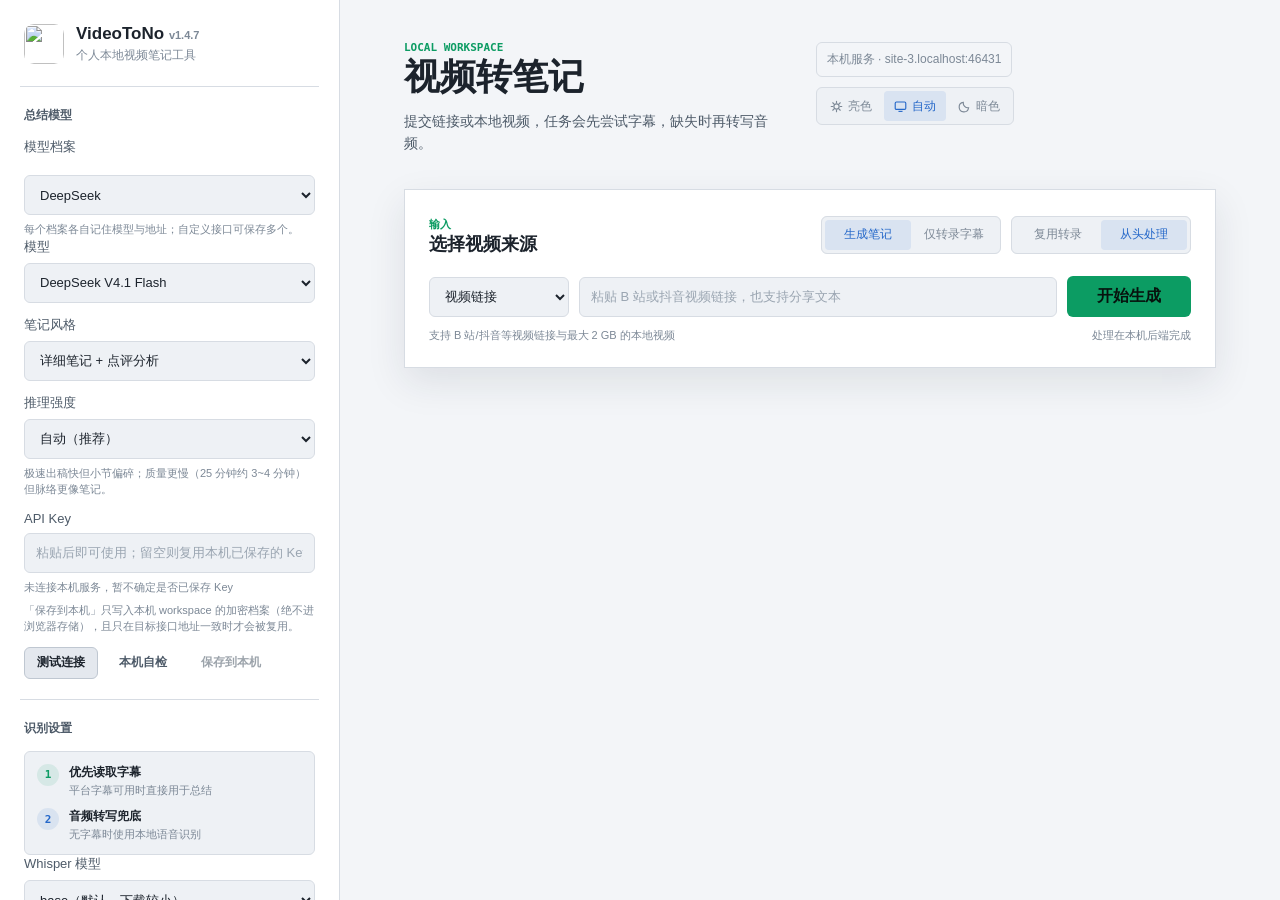
==== commit 302e59b1: "docs(agent): 接入说明以 WorkBuddy 为主，MCP 卡片同步换文案 WorkBuddy 是实际用户最多的客户端，README 之前只拿 Cherry Studio 举例。  - R" ====
--- a/frontend/index.html
+++ b/frontend/index.html
@@ -165,14 +165,14 @@
 
         <details id="mcpSection" class="config-section mcp-section collapsible-section">
             <summary>让 agent 接入（MCP）</summary>
-            <p class="section-note">本程序内置 MCP 服务器：在 Cherry Studio、Codex 这类客户端里填下面的地址，就能让你的 agent 直接把视频转成字幕稿或笔记。任务仍在这台机器上跑，请先让本程序开着。</p>
+            <p class="section-note">本程序内置 MCP 服务器：在 WorkBuddy、Cherry Studio、Codex 这类客户端里填下面的地址，就能让你的 agent 直接把视频转成字幕稿或笔记。任务仍在这台机器上跑，请先让本程序开着。</p>
             <div class="mcp-row">
                 <code id="mcpSseUrl">http://127.0.0.1:8000/mcp/sse</code>
                 <button id="copyMcpUrlBtn" class="button ghost compact-button" type="button">复制地址</button>
             </div>
             <div class="mcp-row">
                 <button id="copyMcpConfigBtn" class="button ghost compact-button" type="button">复制 JSON 配置</button>
-                <small>Cherry Studio：设置 → MCP 服务器 → 添加 → 从 JSON 导入。</small>
+                <small>WorkBuddy：粘进 <code>%USERPROFILE%\.workbuddy-ai\mcp.json</code>，保存后到「连接器 → 自定义连接器」点一次「信任」。Cherry Studio：设置 → MCP 服务器 → 添加 → 从 JSON 导入。</small>
             </div>
             <p class="mcp-note">可以跟 agent 说「先把这个视频转成带时间轴的文字稿」——它走 <code>transcribe_video</code> + <code>get_transcript</code>，<strong>本机不需要配 API Key</strong>，整理成什么样由客户端的模型决定；要一份现成成品笔记才用 <code>summarize_video</code>（需要 Key）。</p>
             <p class="mcp-note">只支持 stdio 的客户端可以跑 <code>python -m backend.mcp_server</code>，它会自动找 8000–8019 上已经开着的本服务。</p>
@@ -297,7 +297,7 @@
             <div id="mcpHint" class="hint-bar info" hidden>
                 <div class="hint-text">
                     <strong>想让 AI 客户端直接帮你转视频？</strong>
-                    <span>左侧「让 agent 接入（MCP）」里就是本机地址，点一下即可复制，Cherry Studio / Codex 粘贴就能用。</span>
+                    <span>左侧「让 agent 接入（MCP）」里就是本机地址，点一下即可复制，WorkBuddy / Cherry Studio / Codex 粘贴就能用。</span>
                 </div>
                 <div class="hint-actions">
                     <button id="mcpHintGoBtn" class="button ghost" type="button">看地址</button>
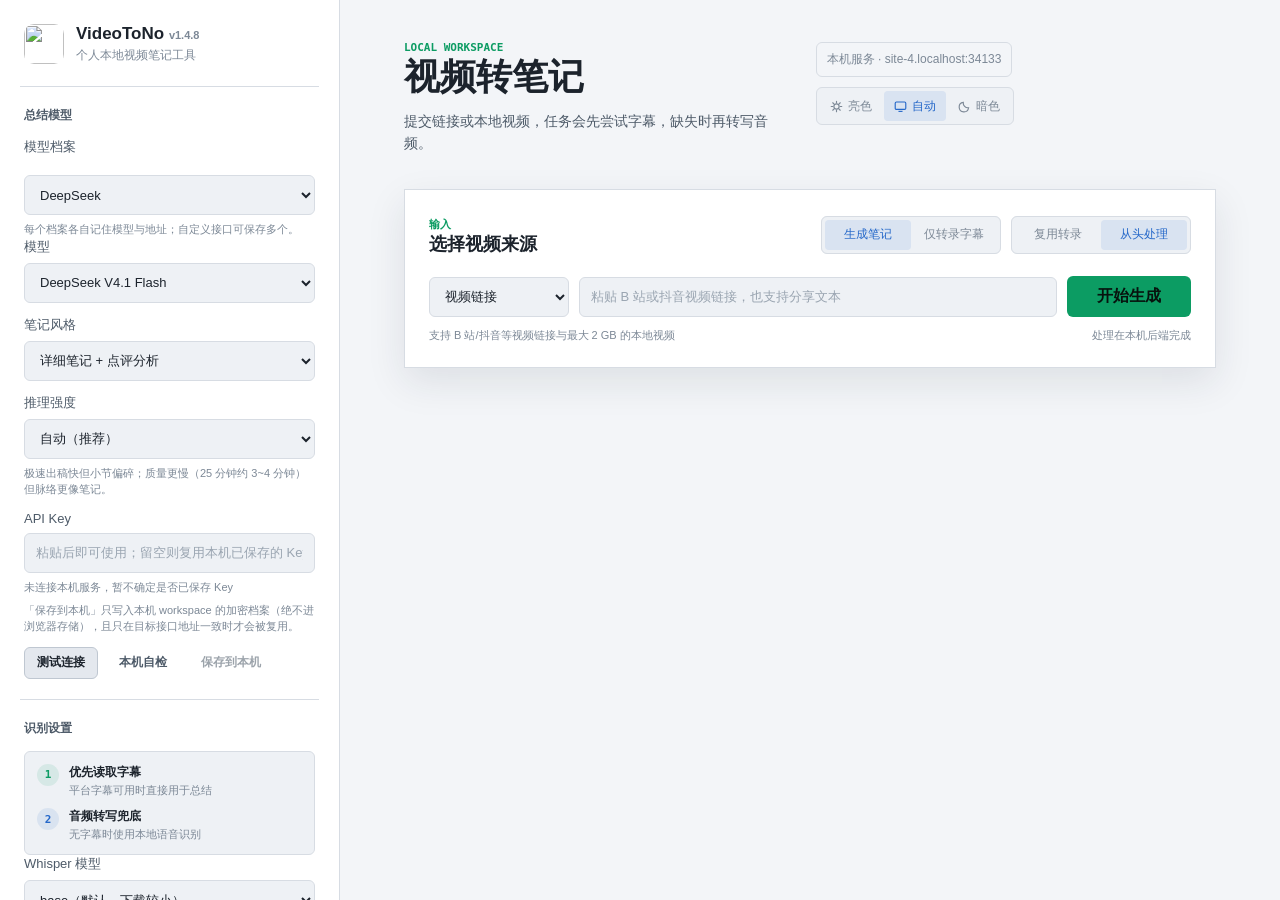
==== commit 380610e3: "feat(asr): paraformer 回报转写进度，并修正尾部补写与额度 - paraformer 改为边 VAD 边解码，第一段完成即回报，之后每 30 秒更新已处理位置；B 站 AI 字幕路" ====
--- a/frontend/index.html
+++ b/frontend/index.html
@@ -23,7 +23,7 @@
         <div class="brand">
             <img class="brand-mark" src="/icon.png" alt="" aria-hidden="true" width="40" height="40">
             <div>
-                <h1>VideoToNo <span id="appVersion" class="app-version">v1.4.7</span></h1>
+                <h1>VideoToNo <span id="appVersion" class="app-version">v1.4.8</span></h1>
                 <p>个人本地视频笔记工具</p>
             </div>
         </div>
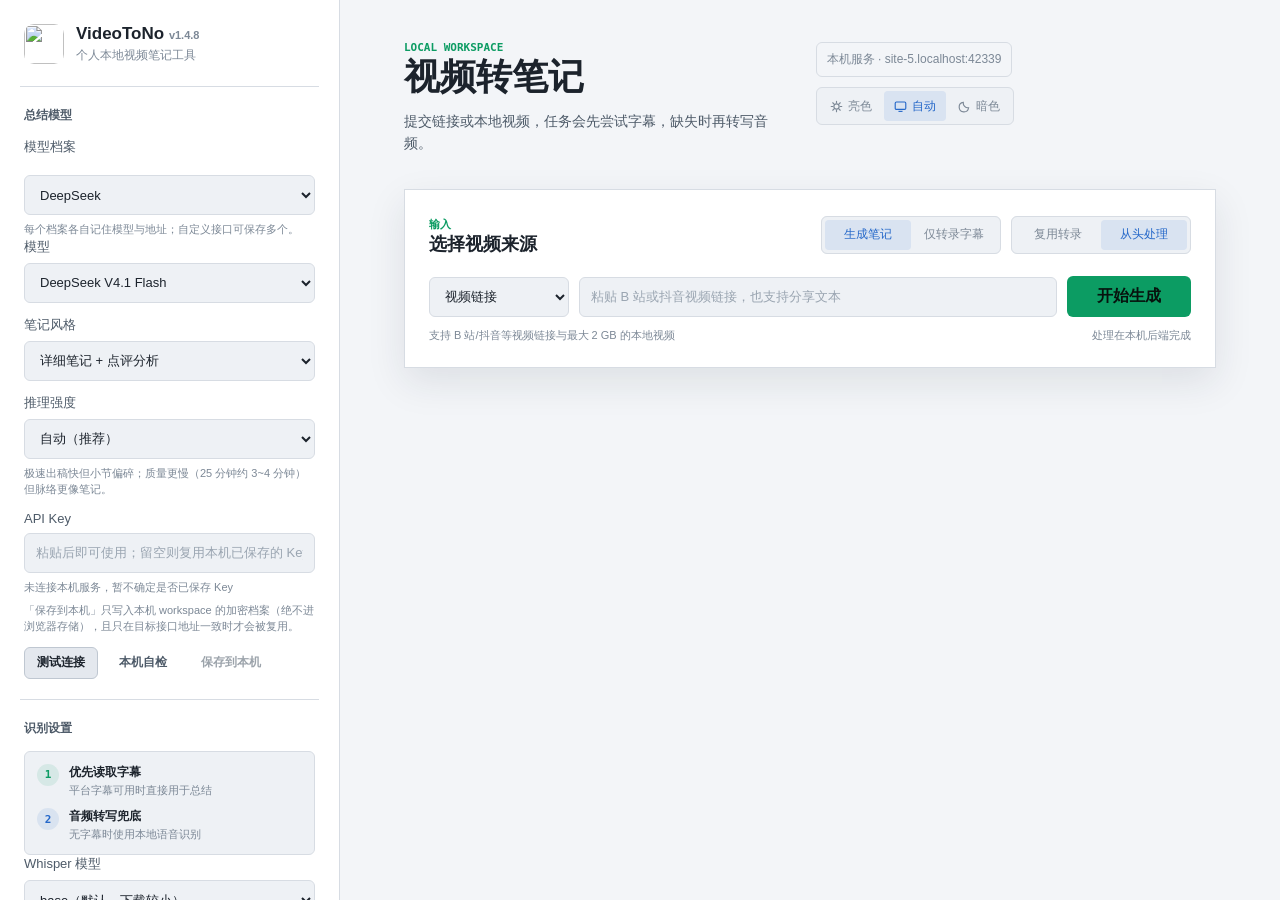
==== commit 7391521d: "feat(frontend): base 长视频提示改用 paraformer/Belle - 语音转写真正开始时，base + 时长 ≥20 分钟会在任务状态里挂建议 - 网页弹窗展示建议，按钮联动" ====
--- a/frontend/index.html
+++ b/frontend/index.html
@@ -419,6 +419,18 @@
     </div>
 </div>
 
+<div id="asrAdviceModal" class="modal-backdrop" hidden>
+    <div class="modal-card" role="dialog" aria-modal="true" aria-labelledby="asrAdviceTitle">
+        <h3 id="asrAdviceTitle">建议换一个转写模型</h3>
+        <p id="asrAdviceBody" class="update-body"></p>
+        <div class="modal-actions">
+            <button id="asrAdviceParaformerBtn" class="button" type="button">改用 paraformer-zh</button>
+            <button id="asrAdviceBelleBtn" class="button ghost" type="button">改用 belle-turbo-zh</button>
+            <button id="asrAdviceContinueBtn" class="button ghost" type="button">继续用 base</button>
+        </div>
+    </div>
+</div>
+
 <div id="modelDownloadModal" class="modal-backdrop" hidden>
     <div class="modal-card model-download-card" role="dialog" aria-modal="true" aria-labelledby="modelDownloadTitle">
         <h3 id="modelDownloadTitle">转写模型尚未下载</h3>
@@ -441,6 +453,6 @@
 </div>
 
 <div id="toastRegion" class="toast-region" aria-live="polite" aria-atomic="true"></div>
-<script src="script.js?v=20261025-2"></script>
+<script src="script.js?v=20261103-1"></script>
 </body>
 </html>
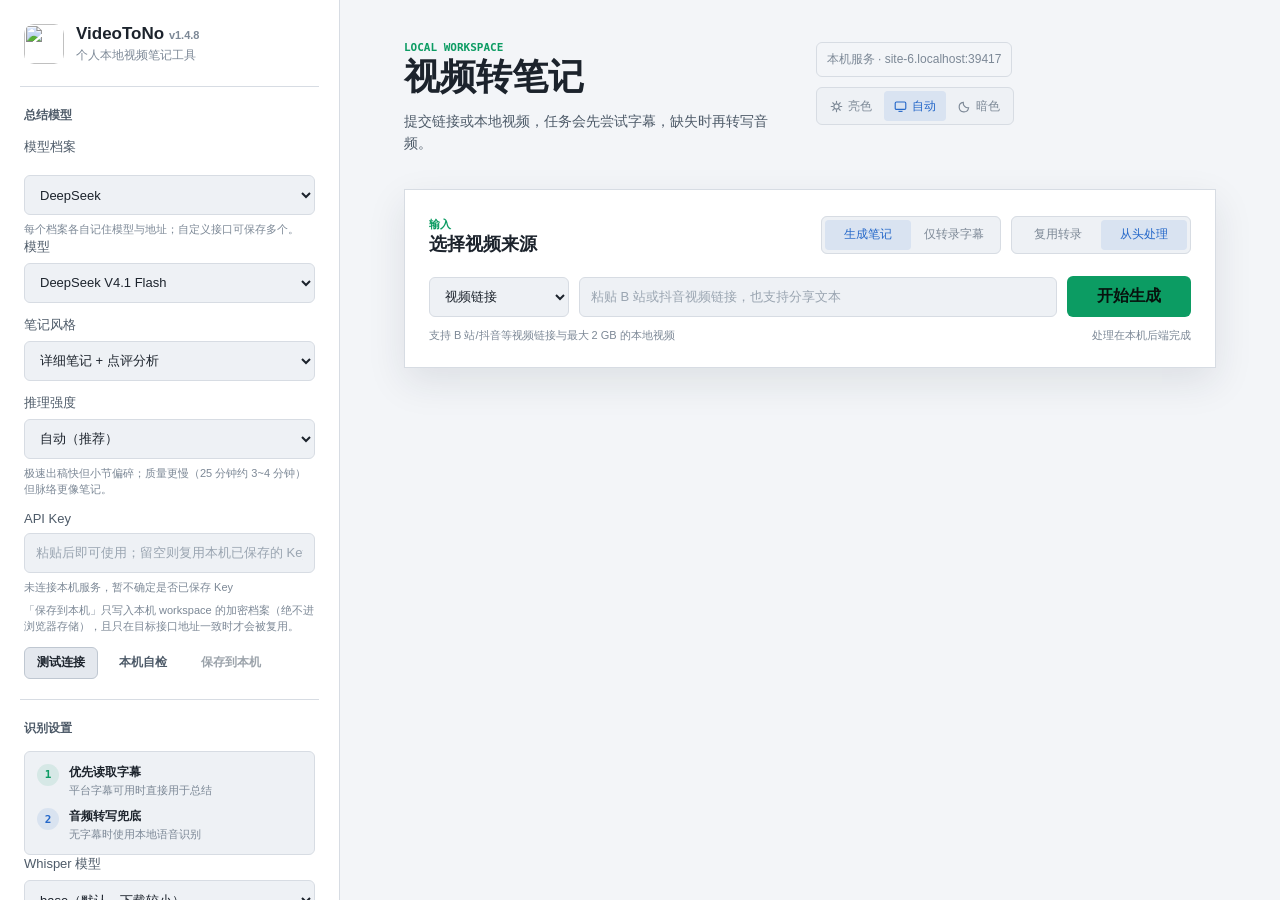
==== commit 70988ea7: "feat(frontend): 换用推荐模型时自动停 base 并继续任务 - 建议弹窗增加右上角关闭与主题绿高亮 - 点改用后先停止本次 base 任务；目标模型已缓存则直接重新转写 - 未缓存时打" ====
--- a/frontend/index.html
+++ b/frontend/index.html
@@ -420,11 +420,16 @@
 </div>
 
 <div id="asrAdviceModal" class="modal-backdrop" hidden>
-    <div class="modal-card" role="dialog" aria-modal="true" aria-labelledby="asrAdviceTitle">
+    <div class="modal-card asr-advice-card" role="dialog" aria-modal="true" aria-labelledby="asrAdviceTitle">
+        <button id="asrAdviceCloseBtn" class="asr-advice-close" type="button" aria-label="关闭">×</button>
         <h3 id="asrAdviceTitle">建议换一个转写模型</h3>
         <p id="asrAdviceBody" class="update-body"></p>
+        <div class="asr-advice-highlight">
+            <span><strong>paraformer-zh</strong> · 最快、中文最准</span>
+            <span><strong>belle-turbo-zh</strong> · 精度更好、速度较慢</span>
+        </div>
         <div class="modal-actions">
-            <button id="asrAdviceParaformerBtn" class="button" type="button">改用 paraformer-zh</button>
+            <button id="asrAdviceParaformerBtn" class="button primary" type="button">改用 paraformer-zh</button>
             <button id="asrAdviceBelleBtn" class="button ghost" type="button">改用 belle-turbo-zh</button>
             <button id="asrAdviceContinueBtn" class="button ghost" type="button">继续用 base</button>
         </div>
@@ -453,6 +458,6 @@
 </div>
 
 <div id="toastRegion" class="toast-region" aria-live="polite" aria-atomic="true"></div>
-<script src="script.js?v=20261103-1"></script>
+<script src="script.js?v=20261103-2"></script>
 </body>
 </html>
--- a/frontend/style.css
+++ b/frontend/style.css
@@ -757,6 +757,40 @@
     flex-wrap: wrap;
     margin-top: 14px;
 }
+.asr-advice-card {
+    position: relative;
+    border-top: 3px solid var(--green);
+}
+#asrAdviceTitle { color: var(--green); }
+.asr-advice-close {
+    position: absolute;
+    top: 8px;
+    right: 10px;
+    width: 28px;
+    height: 28px;
+    border: 1px solid transparent;
+    border-radius: 6px;
+    background: transparent;
+    color: var(--text-muted);
+    font-size: 20px;
+    line-height: 1;
+    cursor: pointer;
+}
+.asr-advice-close:hover { background: var(--surface-soft); color: var(--text); }
+.asr-advice-highlight {
+    display: flex;
+    flex-direction: column;
+    gap: 5px;
+    margin: 12px 0 2px;
+    padding: 10px 12px;
+    border: 1px solid var(--green);
+    border-radius: 8px;
+    background: var(--green-soft);
+    color: var(--text-soft);
+    font-size: 12px;
+    line-height: 1.6;
+}
+.asr-advice-highlight strong { color: var(--green); }
 
 /* 转写模型下载弹窗：手动导入清单 + 自动下载进度 */
 .model-download-card {
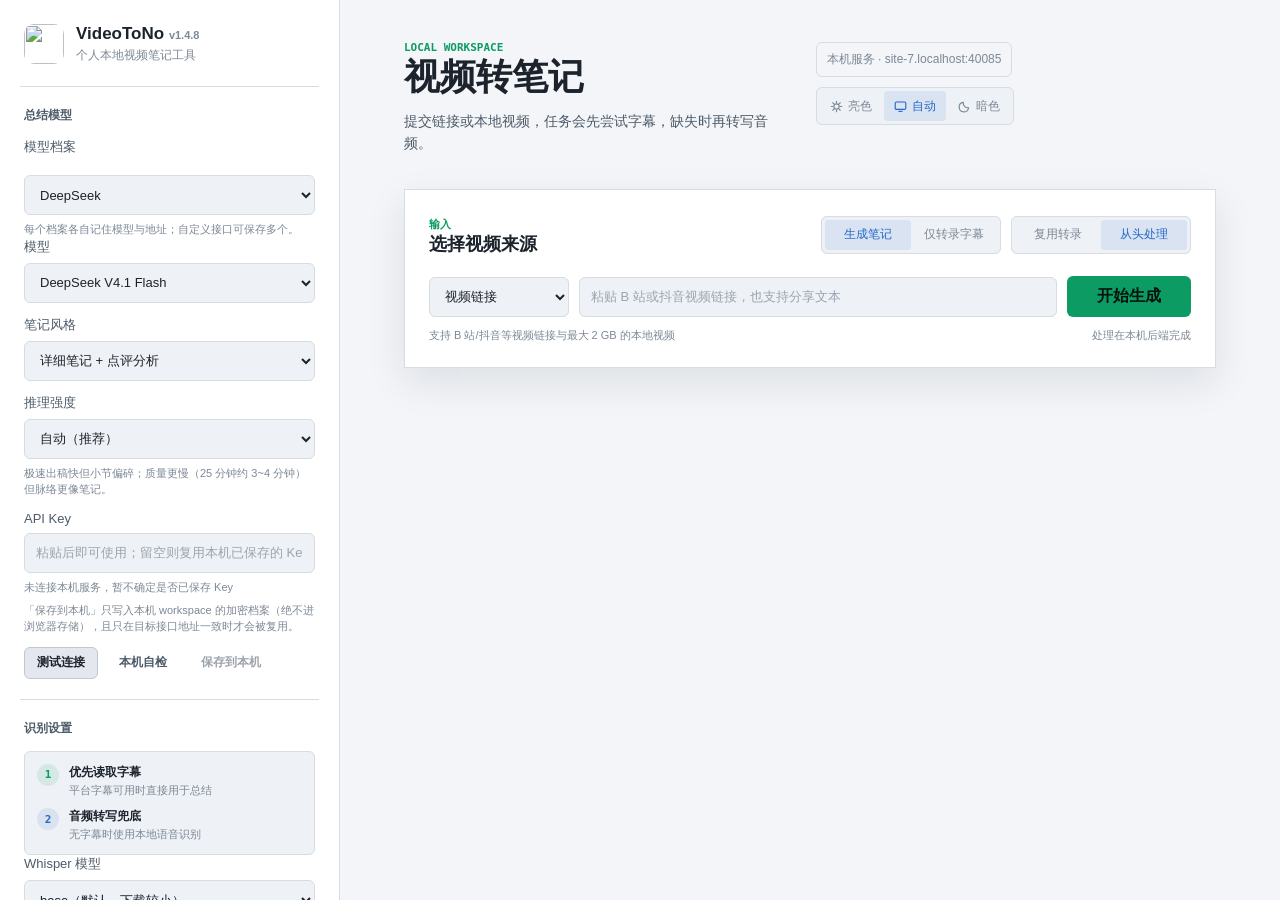
==== commit bb8a045e: "fix(frontend): 建议弹窗关闭改为取消任务，并收敛绿色强调 - 右上角 × 取消当前任务；仅关闭提示继续 base 用「继续用 base」 - 取消按钮文案在每次任务进入处理态时重置为「取" ====
--- a/frontend/index.html
+++ b/frontend/index.html
@@ -421,7 +421,7 @@
 
 <div id="asrAdviceModal" class="modal-backdrop" hidden>
     <div class="modal-card asr-advice-card" role="dialog" aria-modal="true" aria-labelledby="asrAdviceTitle">
-        <button id="asrAdviceCloseBtn" class="asr-advice-close" type="button" aria-label="关闭">×</button>
+        <button id="asrAdviceCloseBtn" class="asr-advice-close" type="button" aria-label="取消本次任务" title="取消本次任务">×</button>
         <h3 id="asrAdviceTitle">建议换一个转写模型</h3>
         <p id="asrAdviceBody" class="update-body"></p>
         <div class="asr-advice-highlight">
@@ -429,7 +429,7 @@
             <span><strong>belle-turbo-zh</strong> · 精度更好、速度较慢</span>
         </div>
         <div class="modal-actions">
-            <button id="asrAdviceParaformerBtn" class="button primary" type="button">改用 paraformer-zh</button>
+            <button id="asrAdviceParaformerBtn" class="button" type="button">改用 paraformer-zh</button>
             <button id="asrAdviceBelleBtn" class="button ghost" type="button">改用 belle-turbo-zh</button>
             <button id="asrAdviceContinueBtn" class="button ghost" type="button">继续用 base</button>
         </div>
@@ -458,6 +458,6 @@
 </div>
 
 <div id="toastRegion" class="toast-region" aria-live="polite" aria-atomic="true"></div>
-<script src="script.js?v=20261103-2"></script>
+<script src="script.js?v=20261103-3"></script>
 </body>
 </html>
--- a/frontend/style.css
+++ b/frontend/style.css
@@ -759,9 +759,8 @@
 }
 .asr-advice-card {
     position: relative;
-    border-top: 3px solid var(--green);
-}
-#asrAdviceTitle { color: var(--green); }
+    border-top: 2px solid var(--green);
+}
 .asr-advice-close {
     position: absolute;
     top: 8px;
@@ -783,9 +782,9 @@
     gap: 5px;
     margin: 12px 0 2px;
     padding: 10px 12px;
-    border: 1px solid var(--green);
+    border: 1px solid var(--border);
     border-radius: 8px;
-    background: var(--green-soft);
+    background: var(--surface-soft);
     color: var(--text-soft);
     font-size: 12px;
     line-height: 1.6;
